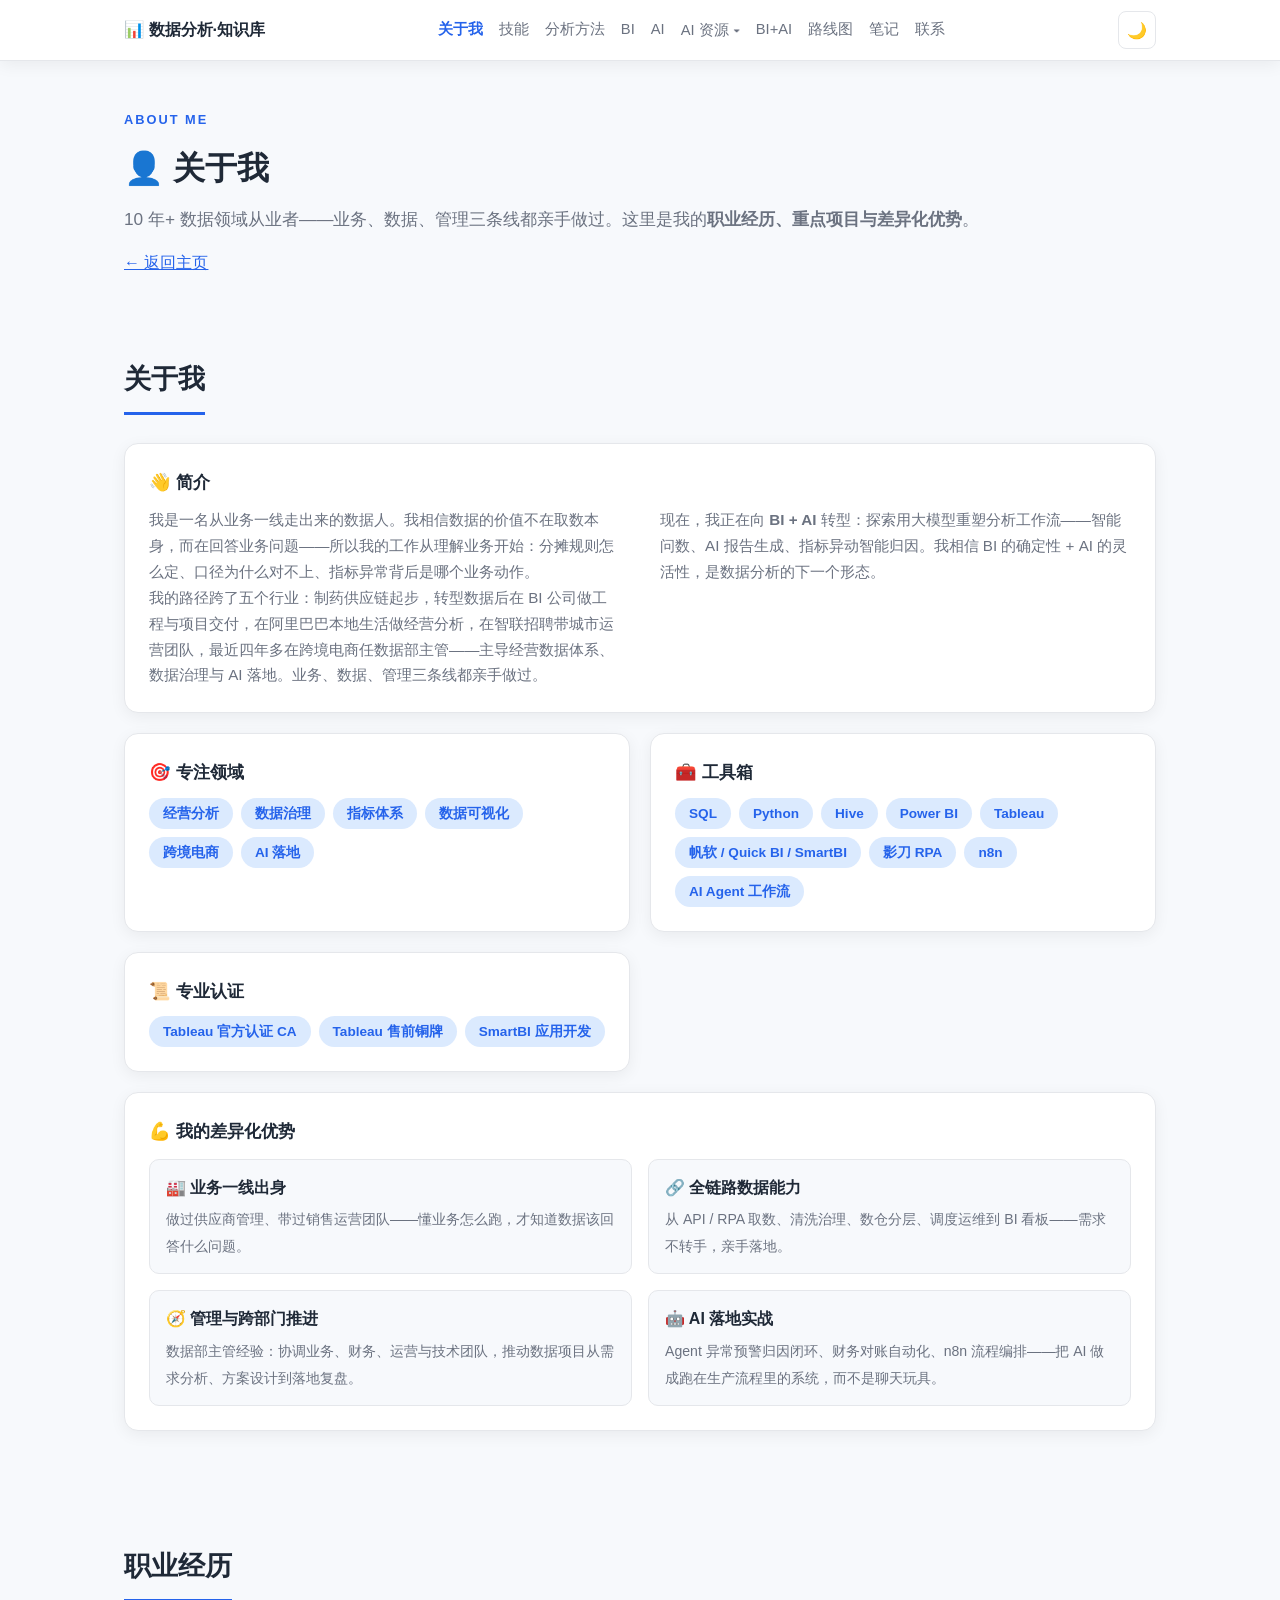
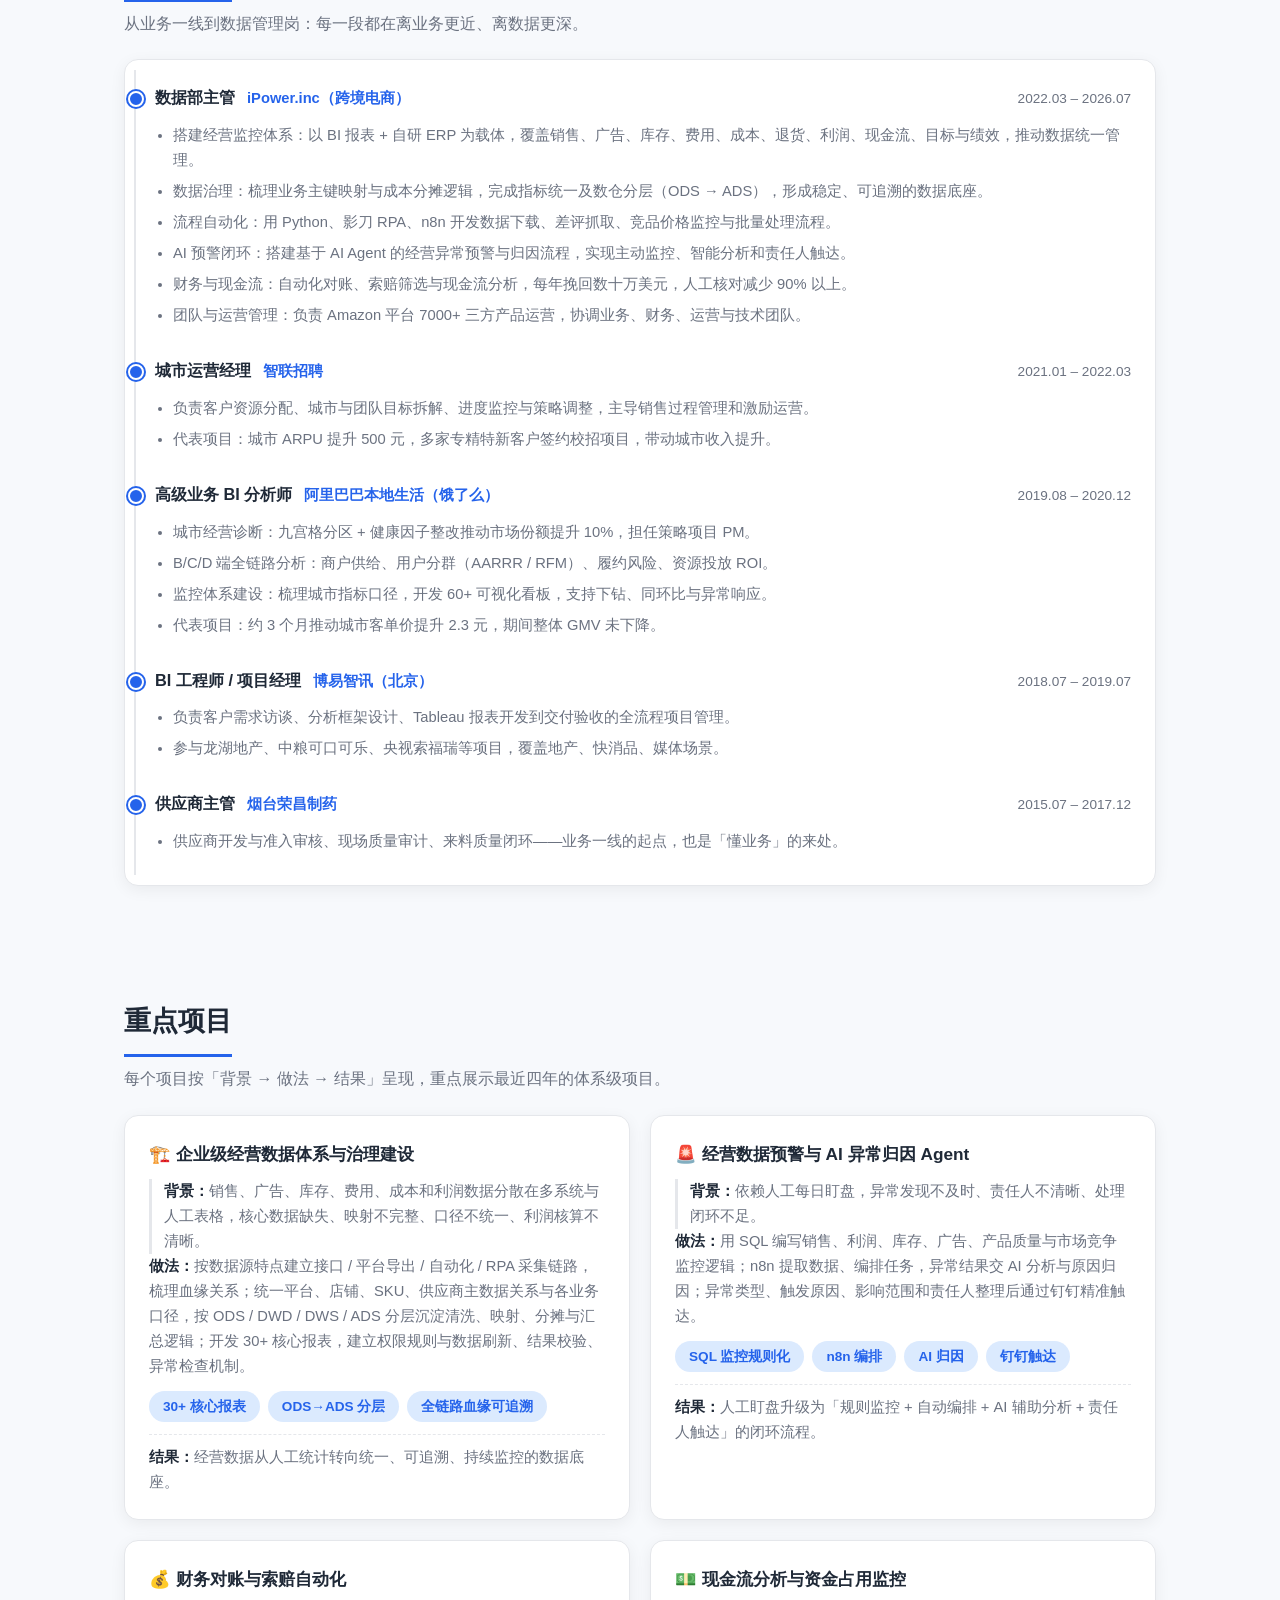
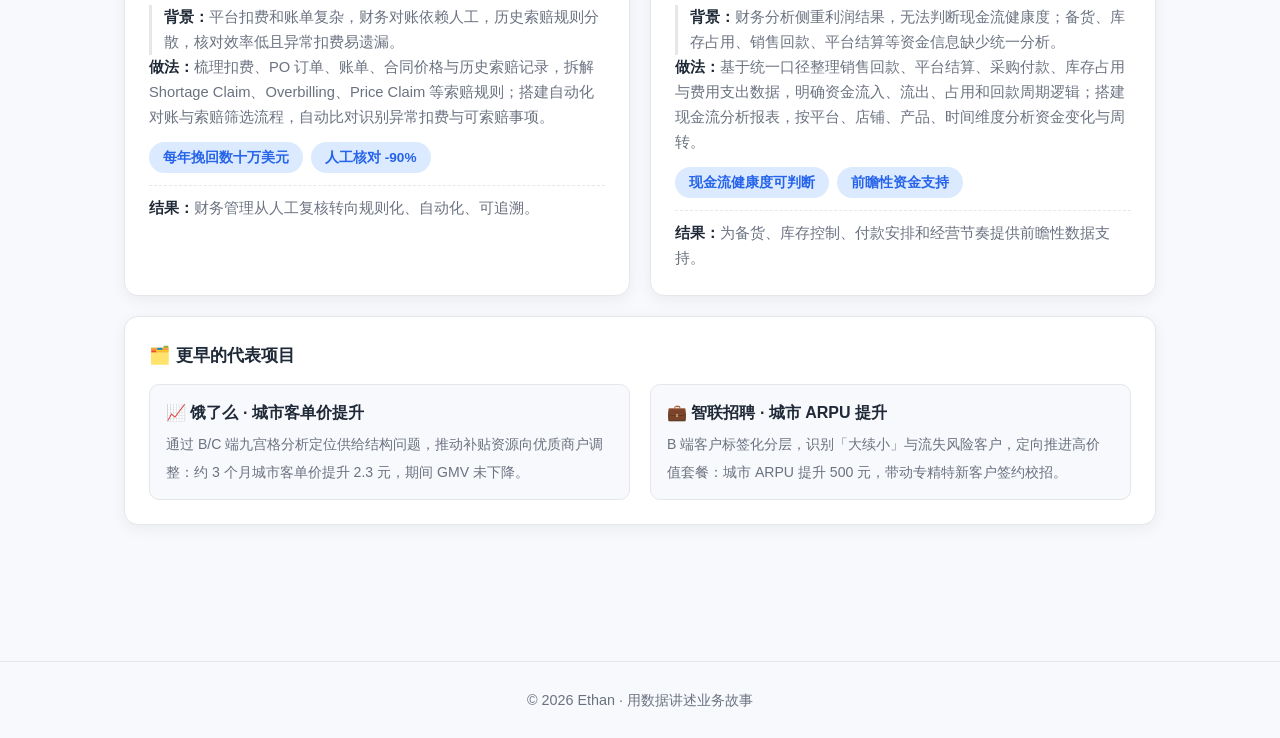
==== about.html @ e6bdd196 "简历内容迁出主页：新增关于我二级页面（简介/优势/职业经历/重点项目），导航三链接合一并修复二级页锚点前缀" ====
<!DOCTYPE html>
<html lang="zh-CN">
<head>
<meta charset="UTF-8">
<meta name="viewport" content="width=device-width, initial-scale=1.0">
<meta name="description" content="Ethan 的职业背景：10年+ 数据经验、五段行业经历、重点项目与差异化优势">
<title>关于我 · Ethan · 数据分析知识库</title>
<link rel="stylesheet" href="css/style.css">
<link rel="icon" href="data:image/svg+xml,<svg xmlns='http://www.w3.org/2000/svg' viewBox='0 0 100 100'><text y='.9em' font-size='90'>👤</text></svg>">
</head>
<body>

<header class="navbar">
  <div class="container nav-inner">
    <a class="logo" href="index.html">📊 <span>数据分析·知识库</span></a>
    <nav id="nav">
      <a href="about.html" style="color: var(--accent); font-weight: 600;">关于我</a>
      <a href="index.html#skills">技能</a>
      <a href="index.html#methods">分析方法</a>
      <a href="index.html#bi">BI</a>
      <a href="index.html#ai">AI</a>

    <div class="nav-drop">
      <button class="nav-drop-btn" type="button">AI 资源 ▾</button>
      <div class="nav-drop-menu">
        <a href="ai-basics.html">📚 AI 基础知识</a>
        <a href="toolbox.html">🧰 AI 工具箱</a>
        <a href="skills.html">🧩 Skill 收藏夹</a>
        <a href="agent-projects.html">🚀 Agent 项目</a>
      </div>
    </div>
      <a href="index.html#biai">BI+AI</a>
      <a href="index.html#roadmap">路线图</a>
      <a href="index.html#notes">笔记</a>
      <a href="index.html#contact">联系</a>
    </nav>
    <button class="theme-toggle" id="themeToggle" aria-label="切换主题">🌙</button>
    <button class="menu-btn" id="menuBtn" aria-label="菜单">☰</button>
  </div>
</header>

<section class="hero" style="padding: 48px 0 24px;">
  <div class="container">
    <p class="eyebrow">About Me</p>
    <h1 style="font-size: 2rem; margin: 10px 0;">👤 关于我</h1>
    <p class="lead">10 年+ 数据领域从业者——业务、数据、管理三条线都亲手做过。这里是我的<strong>职业经历、重点项目与差异化优势</strong>。</p>
    <p style="margin-top: 14px;"><a href="index.html" class="accent">← 返回主页</a></p>
  </div>
</section>

<main class="container" style="padding-bottom: 40px;">
  <!-- 关于我 -->
  <section id="about" class="section reveal">
    <h2 class="section-title">关于我</h2>
    <div class="about-grid">
      <div class="card about-intro">
        <h3>👋 简介</h3>
        <div class="about-intro-text">
          <p>我是一名从业务一线走出来的数据人。我相信数据的价值不在取数本身，而在回答业务问题——所以我的工作从理解业务开始：分摊规则怎么定、口径为什么对不上、指标异常背后是哪个业务动作。</p>
          <p>我的路径跨了五个行业：制药供应链起步，转型数据后在 BI 公司做工程与项目交付，在阿里巴巴本地生活做经营分析，在智联招聘带城市运营团队，最近四年多在跨境电商任数据部主管——主导经营数据体系、数据治理与 AI 落地。业务、数据、管理三条线都亲手做过。</p>
          <p>现在，我正在向 <strong>BI + AI</strong> 转型：探索用大模型重塑分析工作流——智能问数、AI 报告生成、指标异动智能归因。我相信 BI 的确定性 + AI 的灵活性，是数据分析的下一个形态。</p>
        </div>
      </div>
      <div class="card">
        <h3>🎯 专注领域</h3>
        <ul class="tag-list">
          <li>经营分析</li><li>数据治理</li><li>指标体系</li>
          <li>数据可视化</li><li>跨境电商</li><li>AI 落地</li>
        </ul>
      </div>
      <div class="card">
        <h3>🧰 工具箱</h3>
        <ul class="tag-list">
          <li>SQL</li><li>Python</li><li>Hive</li>
          <li>Power BI</li><li>Tableau</li><li>帆软 / Quick BI / SmartBI</li>
          <li>影刀 RPA</li><li>n8n</li><li>AI Agent 工作流</li>
        </ul>
      </div>
      <div class="card">
        <h3>📜 专业认证</h3>
        <ul class="tag-list">
          <li>Tableau 官方认证 CA</li><li>Tableau 售前铜牌</li><li>SmartBI 应用开发</li>
        </ul>
      </div>

      <div class="card about-intro">
        <h3>💪 我的差异化优势</h3>
        <div class="strength-grid">
          <div class="strength-item">
            <strong>🏭 业务一线出身</strong>
            <span>做过供应商管理、带过销售运营团队——懂业务怎么跑，才知道数据该回答什么问题。</span>
          </div>
          <div class="strength-item">
            <strong>🔗 全链路数据能力</strong>
            <span>从 API / RPA 取数、清洗治理、数仓分层、调度运维到 BI 看板——需求不转手，亲手落地。</span>
          </div>
          <div class="strength-item">
            <strong>🧭 管理与跨部门推进</strong>
            <span>数据部主管经验：协调业务、财务、运营与技术团队，推动数据项目从需求分析、方案设计到落地复盘。</span>
          </div>
          <div class="strength-item">
            <strong>🤖 AI 落地实战</strong>
            <span>Agent 异常预警归因闭环、财务对账自动化、n8n 流程编排——把 AI 做成跑在生产流程里的系统，而不是聊天玩具。</span>
          </div>
        </div>
      </div>
    </div>
  </section>

  <!-- 职业经历 -->
  <section id="experience" class="section reveal">
    <h2 class="section-title">职业经历</h2>
    <p class="section-desc">从业务一线到数据管理岗：每一段都在离业务更近、离数据更深。</p>
    <div class="card timeline">
      <div class="tl-item">
        <div class="tl-head">
          <strong class="tl-role">数据部主管</strong>
          <span class="tl-co">iPower.inc（跨境电商）</span>
          <span class="tl-time">2022.03 – 2026.07</span>
        </div>
        <ul>
          <li>搭建经营监控体系：以 BI 报表 + 自研 ERP 为载体，覆盖销售、广告、库存、费用、成本、退货、利润、现金流、目标与绩效，推动数据统一管理。</li>
          <li>数据治理：梳理业务主键映射与成本分摊逻辑，完成指标统一及数仓分层（ODS → ADS），形成稳定、可追溯的数据底座。</li>
          <li>流程自动化：用 Python、影刀 RPA、n8n 开发数据下载、差评抓取、竞品价格监控与批量处理流程。</li>
          <li>AI 预警闭环：搭建基于 AI Agent 的经营异常预警与归因流程，实现主动监控、智能分析和责任人触达。</li>
          <li>财务与现金流：自动化对账、索赔筛选与现金流分析，每年挽回数十万美元，人工核对减少 90% 以上。</li>
          <li>团队与运营管理：负责 Amazon 平台 7000+ 三方产品运营，协调业务、财务、运营与技术团队。</li>
        </ul>
      </div>
      <div class="tl-item">
        <div class="tl-head">
          <strong class="tl-role">城市运营经理</strong>
          <span class="tl-co">智联招聘</span>
          <span class="tl-time">2021.01 – 2022.03</span>
        </div>
        <ul>
          <li>负责客户资源分配、城市与团队目标拆解、进度监控与策略调整，主导销售过程管理和激励运营。</li>
          <li>代表项目：城市 ARPU 提升 500 元，多家专精特新客户签约校招项目，带动城市收入提升。</li>
        </ul>
      </div>
      <div class="tl-item">
        <div class="tl-head">
          <strong class="tl-role">高级业务 BI 分析师</strong>
          <span class="tl-co">阿里巴巴本地生活（饿了么）</span>
          <span class="tl-time">2019.08 – 2020.12</span>
        </div>
        <ul>
          <li>城市经营诊断：九宫格分区 + 健康因子整改推动市场份额提升 10%，担任策略项目 PM。</li>
          <li>B/C/D 端全链路分析：商户供给、用户分群（AARRR / RFM）、履约风险、资源投放 ROI。</li>
          <li>监控体系建设：梳理城市指标口径，开发 60+ 可视化看板，支持下钻、同环比与异常响应。</li>
          <li>代表项目：约 3 个月推动城市客单价提升 2.3 元，期间整体 GMV 未下降。</li>
        </ul>
      </div>
      <div class="tl-item">
        <div class="tl-head">
          <strong class="tl-role">BI 工程师 / 项目经理</strong>
          <span class="tl-co">博易智讯（北京）</span>
          <span class="tl-time">2018.07 – 2019.07</span>
        </div>
        <ul>
          <li>负责客户需求访谈、分析框架设计、Tableau 报表开发到交付验收的全流程项目管理。</li>
          <li>参与龙湖地产、中粮可口可乐、央视索福瑞等项目，覆盖地产、快消品、媒体场景。</li>
        </ul>
      </div>
      <div class="tl-item">
        <div class="tl-head">
          <strong class="tl-role">供应商主管</strong>
          <span class="tl-co">烟台荣昌制药</span>
          <span class="tl-time">2015.07 – 2017.12</span>
        </div>
        <ul>
          <li>供应商开发与准入审核、现场质量审计、来料质量闭环——业务一线的起点，也是「懂业务」的来处。</li>
        </ul>
      </div>
    </div>
  </section>

  <!-- 重点项目 -->
  <section id="projects" class="section reveal">
    <h2 class="section-title">重点项目</h2>
    <p class="section-desc">每个项目按「背景 → 做法 → 结果」呈现，重点展示最近四年的体系级项目。</p>
    <div class="proj-grid">
      <div class="card proj-card">
        <h3>🏗️ 企业级经营数据体系与治理建设</h3>
        <p class="proj-bg"><strong>背景：</strong>销售、广告、库存、费用、成本和利润数据分散在多系统与人工表格，核心数据缺失、映射不完整、口径不统一、利润核算不清晰。</p>
        <p><strong>做法：</strong>按数据源特点建立接口 / 平台导出 / 自动化 / RPA 采集链路，梳理血缘关系；统一平台、店铺、SKU、供应商主数据关系与各业务口径，按 ODS / DWD / DWS / ADS 分层沉淀清洗、映射、分摊与汇总逻辑；开发 30+ 核心报表，建立权限规则与数据刷新、结果校验、异常检查机制。</p>
        <div class="metric-row"><span class="metric">30+ 核心报表</span><span class="metric">ODS→ADS 分层</span><span class="metric">全链路血缘可追溯</span></div>
        <p class="proj-result"><strong>结果：</strong>经营数据从人工统计转向统一、可追溯、持续监控的数据底座。</p>
      </div>
      <div class="card proj-card">
        <h3>🚨 经营数据预警与 AI 异常归因 Agent</h3>
        <p class="proj-bg"><strong>背景：</strong>依赖人工每日盯盘，异常发现不及时、责任人不清晰、处理闭环不足。</p>
        <p><strong>做法：</strong>用 SQL 编写销售、利润、库存、广告、产品质量与市场竞争监控逻辑；n8n 提取数据、编排任务，异常结果交 AI 分析与原因归因；异常类型、触发原因、影响范围和责任人整理后通过钉钉精准触达。</p>
        <div class="metric-row"><span class="metric">SQL 监控规则化</span><span class="metric">n8n 编排</span><span class="metric">AI 归因</span><span class="metric">钉钉触达</span></div>
        <p class="proj-result"><strong>结果：</strong>人工盯盘升级为「规则监控 + 自动编排 + AI 辅助分析 + 责任人触达」的闭环流程。</p>
      </div>
      <div class="card proj-card">
        <h3>💰 财务对账与索赔自动化</h3>
        <p class="proj-bg"><strong>背景：</strong>平台扣费和账单复杂，财务对账依赖人工，历史索赔规则分散，核对效率低且异常扣费易遗漏。</p>
        <p><strong>做法：</strong>梳理扣费、PO 订单、账单、合同价格与历史索赔记录，拆解 Shortage Claim、Overbilling、Price Claim 等索赔规则；搭建自动化对账与索赔筛选流程，自动比对识别异常扣费与可索赔事项。</p>
        <div class="metric-row"><span class="metric">每年挽回数十万美元</span><span class="metric">人工核对 -90%</span></div>
        <p class="proj-result"><strong>结果：</strong>财务管理从人工复核转向规则化、自动化、可追溯。</p>
      </div>
      <div class="card proj-card">
        <h3>💵 现金流分析与资金占用监控</h3>
        <p class="proj-bg"><strong>背景：</strong>财务分析侧重利润结果，无法判断现金流健康度；备货、库存占用、销售回款、平台结算等资金信息缺少统一分析。</p>
        <p><strong>做法：</strong>基于统一口径整理销售回款、平台结算、采购付款、库存占用与费用支出数据，明确资金流入、流出、占用和回款周期逻辑；搭建现金流分析报表，按平台、店铺、产品、时间维度分析资金变化与周转。</p>
        <div class="metric-row"><span class="metric">现金流健康度可判断</span><span class="metric">前瞻性资金支持</span></div>
        <p class="proj-result"><strong>结果：</strong>为备货、库存控制、付款安排和经营节奏提供前瞻性数据支持。</p>
      </div>
    </div>
    <div class="card" style="margin-top: 20px;">
      <h3>🗂️ 更早的代表项目</h3>
      <div class="proj-grid" style="margin-top: 14px;">
        <div class="strength-item">
          <strong>📈 饿了么 · 城市客单价提升</strong>
          <span>通过 B/C 端九宫格分析定位供给结构问题，推动补贴资源向优质商户调整：约 3 个月城市客单价提升 2.3 元，期间 GMV 未下降。</span>
        </div>
        <div class="strength-item">
          <strong>💼 智联招聘 · 城市 ARPU 提升</strong>
          <span>B 端客户标签化分层，识别「大续小」与流失风险客户，定向推进高价值套餐：城市 ARPU 提升 500 元，带动专精特新客户签约校招。</span>
        </div>
      </div>
    </div>
  </section>
</main>

<footer>
  <div class="container">
    <p>© 2026 Ethan · 用数据讲述业务故事</p>
  </div>
</footer>

<script src="js/main.js"></script>
<script src="js/skills.js"></script>
</body>
</html>
---- css/style.css ----
:root {
  --bg: #f7f9fc;
  --card: #ffffff;
  --text: #1f2937;
  --muted: #6b7280;
  --accent: #2563eb;
  --accent-light: #dbeafe;
  --border: #e5e7eb;
  --shadow: 0 4px 16px rgba(0, 0, 0, .06);
  --radius: 14px;
}

[data-theme="dark"] {
  --bg: #0f172a;
  --card: #1e293b;
  --text: #e2e8f0;
  --muted: #94a3b8;
  --accent: #60a5fa;
  --accent-light: #1e3a5f;
  --border: #334155;
  --shadow: 0 4px 16px rgba(0, 0, 0, .3);
}

* { margin: 0; padding: 0; box-sizing: border-box; }

html { scroll-behavior: smooth; }

body {
  font-family: "Segoe UI", "PingFang SC", "Microsoft YaHei", sans-serif;
  background: var(--bg);
  color: var(--text);
  line-height: 1.7;
  transition: background .3s, color .3s;
}

.container { max-width: 1080px; margin: 0 auto; padding: 0 24px; }

/* Navbar */
.navbar {
  position: sticky; top: 0; z-index: 100;
  background: var(--card);
  border-bottom: 1px solid var(--border);
  box-shadow: var(--shadow);
}
.nav-inner { display: flex; align-items: center; justify-content: space-between; height: 60px; gap: 10px; }
.logo { font-weight: 700; text-decoration: none; color: var(--text); font-size: 1.02rem; white-space: nowrap; flex-shrink: 0; }
.logo .accent, .accent { color: var(--accent); }
nav {
  display: flex; flex-wrap: nowrap; justify-content: flex-end;
  align-items: center; min-width: 0;
}
nav a {
  color: var(--muted); text-decoration: none; margin: 0 8px; font-size: .92rem;
  white-space: nowrap; flex-shrink: 0;
}

/* 导航下拉菜单：AI 资源 */
.nav-drop { position: relative; display: flex; align-items: center; height: 60px; }
.nav-drop-btn {
  background: none; border: none; font-family: inherit; font-size: .92rem;
  color: var(--muted); cursor: pointer; margin: 0 8px; padding: 0; white-space: nowrap;
}
.nav-drop-btn:hover { color: var(--accent); }
.nav-drop-menu {
  display: none; position: absolute; top: 100%; right: 0;
  background: var(--card); border: 1px solid var(--border); border-radius: 12px;
  box-shadow: var(--shadow); padding: 8px; min-width: 190px; z-index: 300;
}
.nav-drop-menu a {
  display: block; margin: 0; padding: 9px 12px; border-radius: 8px;
  font-size: .9rem; white-space: nowrap; color: var(--text);
}
.nav-drop-menu a:hover { background: var(--accent-light); color: var(--accent); }
.nav-drop:hover .nav-drop-menu, .nav-drop.open .nav-drop-menu { display: block; }
nav a:hover { color: var(--accent); }
.theme-toggle, .menu-btn {
  background: none; border: 1px solid var(--border); border-radius: 8px;
  width: 38px; height: 38px; cursor: pointer; font-size: 1rem; color: var(--text);
}
.menu-btn { display: none; }

/* Hero */
.hero { padding: 72px 0 56px; }
.hero-inner { display: grid; grid-template-columns: 1.4fr 1fr; gap: 40px; align-items: center; }
.eyebrow { color: var(--accent); font-weight: 600; letter-spacing: 2px; text-transform: uppercase; font-size: .8rem; }
.hero h1 { font-size: 2.4rem; margin: 12px 0; }
.lead { color: var(--muted); font-size: 1.08rem; }
.hero-actions { margin-top: 26px; display: flex; gap: 14px; }
.btn {
  padding: 11px 26px; border-radius: 10px; text-decoration: none; font-weight: 600;
  transition: transform .15s, box-shadow .15s;
}
.btn:hover { transform: translateY(-2px); }
.btn-primary { background: var(--accent); color: #fff; }
.btn-ghost { border: 1.5px solid var(--accent); color: var(--accent); }
.hero-card {
  background: var(--card); border: 1px solid var(--border); border-radius: var(--radius);
  padding: 26px; box-shadow: var(--shadow);
}
.hero-card h3 { margin-bottom: 14px; }
.stat-list { list-style: none; }
.stat-list li { padding: 8px 0; color: var(--muted); border-bottom: 1px dashed var(--border); }
.stat-list span { color: var(--accent); font-weight: 700; font-size: 1.25rem; margin-right: 8px; }

/* Sections */
.section { padding: 56px 0; }
.section-title {
  font-size: 1.7rem; margin-bottom: 8px; padding-bottom: 10px;
  border-bottom: 3px solid var(--accent); display: inline-block;
}
.section-desc { color: var(--muted); margin-bottom: 22px; }

.card {
  background: var(--card); border: 1px solid var(--border);
  border-radius: var(--radius); padding: 24px; box-shadow: var(--shadow);
  transition: transform .2s;
}
.card:hover { transform: translateY(-3px); }
.card h3 { margin-bottom: 10px; font-size: 1.08rem; }
.card p, .card li { color: var(--muted); font-size: .95rem; }

/* About */
.about-grid { display: grid; grid-template-columns: repeat(2, 1fr); gap: 20px; margin-top: 20px; }
.about-intro { grid-column: 1 / -1; }
.about-intro-text { columns: 2; column-gap: 40px; }
.about-intro-text p { break-inside: avoid; }
.tag-list { list-style: none; display: flex; flex-wrap: wrap; gap: 8px; }
.tag-list li {
  background: var(--accent-light); color: var(--accent); border-radius: 999px;
  padding: 4px 14px; font-size: .85rem; font-weight: 600;
}

/* Skills: pipeline card */
.pipeline-card h3 { margin-bottom: 20px; }
.pipeline {
  display: flex; align-items: stretch; justify-content: space-between; gap: 10px;
}
.pipe-node {
  flex: 1; display: flex; flex-direction: column; align-items: center; gap: 6px;
  background: var(--bg); border: 1.5px solid var(--border); border-radius: var(--radius);
  padding: 20px 12px; cursor: pointer; font-family: inherit; color: var(--text);
  transition: transform .15s, border-color .15s, box-shadow .15s;
}
.pipe-node:hover {
  transform: translateY(-4px); border-color: var(--accent);
  box-shadow: 0 6px 18px rgba(37, 99, 235, .15);
}
.pipe-icon { font-size: 1.8rem; }
.pipe-name { font-weight: 700; font-size: 1rem; }
.pipe-sub { font-size: .78rem; color: var(--muted); }
.pipe-arrow { align-self: center; color: var(--accent); font-size: 1.2rem; flex-shrink: 0; }
.pipe-hint { margin-top: 18px; text-align: center; font-size: .85rem; color: var(--muted); }
.bi-standalone { margin-top: 20px; }
.bi-standalone > p { margin-bottom: 14px; }

/* Modal */
.modal { position: fixed; inset: 0; z-index: 200; display: flex; align-items: center; justify-content: center; }
.modal[hidden] { display: none; }
.modal-backdrop {
  position: absolute; inset: 0; background: rgba(15, 23, 42, .55); backdrop-filter: blur(3px);
}
.modal-box {
  position: relative; background: var(--card); border: 1px solid var(--border);
  border-radius: var(--radius); box-shadow: var(--shadow);
  width: min(560px, calc(100vw - 40px)); max-height: 80vh; overflow-y: auto;
  padding: 30px; animation: modalIn .22s ease;
}
@keyframes modalIn { from { opacity: 0; transform: translateY(16px); } to { opacity: 1; transform: none; } }
.modal-close {
  position: absolute; top: 14px; right: 14px; width: 32px; height: 32px;
  border: 1px solid var(--border); border-radius: 8px; background: none;
  cursor: pointer; color: var(--muted); font-size: .9rem;
}
.modal-close:hover { color: var(--accent); border-color: var(--accent); }
.modal-box h3 { font-size: 1.2rem; margin-bottom: 6px; }
.modal-goal { color: var(--accent); font-weight: 600; font-size: .92rem; margin-bottom: 16px; }
.detail-list { list-style: none; }
.detail-list li { padding: 12px 0; border-bottom: 1px dashed var(--border); }
.detail-list li:last-child { border-bottom: none; }
.detail-list strong { display: block; color: var(--text); font-size: .95rem; margin-bottom: 3px; }
.detail-list span { color: var(--muted); font-size: .88rem; }

@media (max-width: 700px) {
  .pipeline { flex-direction: column; }
  .pipe-node { flex-direction: row; justify-content: flex-start; text-align: left; padding: 14px 18px; }
  .pipe-node .pipe-sub { display: none; }
  .pipe-arrow { transform: rotate(90deg); }
}

/* Methods */
.methods-grid { display: grid; grid-template-columns: repeat(3, 1fr); gap: 20px; margin-top: 20px; }
.method-card { position: relative; padding-top: 30px; }
.method-no {
  position: absolute; top: 14px; right: 20px; font-size: 2rem; font-weight: 800;
  color: var(--accent-light); -webkit-text-stroke: 1px var(--accent);
}

/* BI */
.bi-card { margin-top: 20px; }
.bi-card ul { margin-left: 20px; }

/* AI */
.ai-grid { display: grid; grid-template-columns: repeat(2, 1fr); gap: 20px; margin-top: 20px; }

/* AI Skill 收藏夹 */
.skill-filter { display: flex; gap: 10px; flex-wrap: wrap; margin-top: 18px; }
.filter-btn {
  padding: 7px 20px; border-radius: 999px; cursor: pointer; font-size: .9rem;
  border: 1.5px solid var(--border); background: var(--card); color: var(--muted);
  font-family: inherit; transition: all .15s;
}
.filter-btn:hover { border-color: var(--accent); color: var(--accent); }
.filter-btn.active { background: var(--accent); border-color: var(--accent); color: #fff; }
.skill-block { margin-top: 14px; }
.skill-block > strong {
  display: block; font-size: .85rem; color: var(--accent);
  margin-bottom: 4px; letter-spacing: .5px;
}
.skill-block > p { font-size: .9rem; }
.skill-block a { word-break: break-all; }

/* AI 基础知识 */
.term-card { scroll-margin-top: 80px; }
.overview-card { grid-column: 1 / -1; }
.overview-card h3 { font-size: 1.25rem; }
.overview-flow {
  font-family: Consolas, "Courier New", monospace; font-size: .85rem; line-height: 1.8;
  background: var(--bg); border: 1px solid var(--border); border-radius: 10px;
  padding: 14px 16px; color: var(--muted); margin: 12px 0;
}
.overview-formula {
  color: var(--accent); font-weight: 700; font-size: 1.05rem;
  text-align: center; margin: 14px 0;
}
.term-en { font-size: .78rem; font-weight: 400; color: var(--muted); }
.term-oneline {
  color: var(--accent); font-weight: 600; font-size: .95rem;
  padding: 10px 14px; margin: 8px 0 10px;
  background: var(--accent-light); border-radius: 8px;
}
.term-detail { font-size: .92rem; }
.term-example {
  font-size: .88rem; color: var(--muted);
  border-top: 1px dashed var(--border); margin-top: 12px; padding-top: 10px;
}

/* Agent 项目 */
.project-list { display: grid; gap: 24px; margin-top: 10px; }
.project-card { padding: 30px; }
.project-status {
  font-size: .8rem; font-weight: 600; border: 1px solid;
  border-radius: 999px; padding: 2px 10px;
}
.project-name { font-size: 1.35rem; margin-bottom: 6px; }
.project-stages { display: grid; grid-template-columns: repeat(2, 1fr); gap: 10px; margin-top: 10px; }
.stage-item {
  display: flex; gap: 10px; align-items: flex-start;
  background: var(--bg); border: 1px solid var(--border); border-radius: 10px;
  padding: 10px 14px;
}
.stage-no {
  flex-shrink: 0; width: 22px; height: 22px; border-radius: 50%;
  background: var(--accent); color: #fff; font-size: .75rem; font-weight: 700;
  display: flex; align-items: center; justify-content: center; margin-top: 2px;
}
.stage-item strong { display: block; font-size: .9rem; color: var(--text); }
.stage-item span { font-size: .8rem; color: var(--muted); }
@media (max-width: 700px) {
  .project-stages { grid-template-columns: 1fr; }
}

/* 项目详情页：五层架构 */
.arch-stack { display: flex; flex-direction: column-reverse; gap: 10px; }
.arch-layer {
  border: 1.5px solid var(--border); border-left: 4px solid var(--accent);
  border-radius: 10px; padding: 12px 18px; background: var(--bg);
}
.arch-layer strong { display: block; margin-bottom: 2px; }
.arch-layer span { font-size: .88rem; color: var(--muted); }

/* 项目详情页：流程图 */
.flow { display: flex; flex-direction: column; align-items: center; padding: 10px 0; }
.flow-node {
  width: min(520px, 100%); text-align: center; font-weight: 700; font-size: .95rem;
  background: var(--bg); border: 1.5px solid var(--accent); border-radius: 12px;
  padding: 12px 16px;
}
.flow-node .flow-note { font-weight: 400; font-size: .8rem; color: var(--muted); margin-top: 3px; }
.flow-start, .flow-end { border-color: #16a34a; }
.flow-decision { border-style: dashed; }
.flow-arrow { color: var(--accent); font-size: 1.1rem; padding: 4px 0; }
.flow-branch-label { font-size: .85rem; color: var(--accent); font-weight: 600; margin: 6px 0; }
.flow-branch { display: grid; grid-template-columns: repeat(3, 1fr); gap: 12px; width: 100%; max-width: 860px; }
.flow-branch .flow-node { width: 100%; }
.flow-split { display: grid; grid-template-columns: 1fr 1fr; gap: 12px; width: 100%; max-width: 860px; }
.flow-pass, .flow-fail {
  font-size: .85rem; text-align: center; padding: 8px 12px; border-radius: 10px;
}
.flow-pass { color: #16a34a; border: 1px dashed #16a34a; }
.flow-fail { color: #dc2626; border: 1px dashed #dc2626; }

/* 项目详情页：双栏与章节 */
.two-col { display: grid; grid-template-columns: 1fr 1fr; gap: 20px; margin-top: 20px; }
.chapter-grid { display: grid; grid-template-columns: repeat(2, 1fr); gap: 14px; margin-top: 20px; }
.chapter-card { display: flex; gap: 12px; align-items: flex-start; padding: 16px 18px; }
.chapter-card:hover { transform: none; }
.chapter-no {
  flex-shrink: 0; width: 28px; height: 28px; border-radius: 8px;
  background: var(--accent-light); color: var(--accent);
  font-weight: 800; font-size: .85rem;
  display: flex; align-items: center; justify-content: center; margin-top: 2px;
}
.chapter-card strong { display: block; font-size: .92rem; margin-bottom: 2px; }
.chapter-card p { font-size: .84rem; }

@media (max-width: 800px) {
  .two-col, .chapter-grid, .flow-split { grid-template-columns: 1fr; }
  .flow-branch { grid-template-columns: 1fr; }
}
.prompt-box { position: relative; margin-top: 14px; }
.prompt-box pre {
  background: var(--bg); border: 1px solid var(--border); border-radius: 10px;
  padding: 14px; padding-bottom: 12px; margin: 0;
  font-size: .8rem; line-height: 1.6; color: var(--muted);
  white-space: pre-wrap; word-break: break-word;
  max-height: 220px; overflow-y: auto;
}
.copy-btn {
  position: absolute; top: 8px; right: 8px; z-index: 1;
  padding: 4px 12px; border-radius: 8px; cursor: pointer; font-size: .78rem;
  border: 1px solid var(--border); background: var(--card); color: var(--muted);
  font-family: inherit;
}
.copy-btn:hover { color: var(--accent); border-color: var(--accent); }

/* Notes */
.notes-list { display: grid; grid-template-columns: repeat(2, 1fr); gap: 20px; margin-top: 20px; }
.note-meta { font-size: .82rem; color: var(--muted); margin-bottom: 8px; display: flex; gap: 10px; }
.note-tag {
  background: var(--accent-light); color: var(--accent); padding: 2px 10px;
  border-radius: 99px; font-weight: 600;
}

/* Contact */
.contact-card { margin-top: 20px; }
.contact-list { list-style: none; margin-top: 10px; }
.contact-list li { padding: 6px 0; }

/* Roadmap */
.roadmap-grid { display: grid; grid-template-columns: repeat(3, 1fr); gap: 20px; margin-top: 20px; }

/* 职业经历时间线 */
.timeline { position: relative; padding-left: 30px; }
.timeline::before {
  content: ''; position: absolute; left: 9px; top: 10px; bottom: 10px;
  width: 2px; background: var(--border);
}
.tl-item { position: relative; padding-bottom: 26px; }
.tl-item:last-child { padding-bottom: 4px; }
.tl-item::before {
  content: ''; position: absolute; left: -27px; top: 7px;
  width: 12px; height: 12px; border-radius: 50%;
  background: var(--accent); border: 2px solid var(--card);
  box-shadow: 0 0 0 2px var(--accent);
}
.tl-head { display: flex; align-items: baseline; gap: 12px; flex-wrap: wrap; margin-bottom: 8px; }
.tl-role { font-size: 1.02rem; }
.tl-co { color: var(--accent); font-weight: 600; font-size: .92rem; }
.tl-time { color: var(--muted); font-size: .85rem; margin-left: auto; }
.tl-item ul { margin-left: 18px; }
.tl-item li { color: var(--muted); font-size: .92rem; padding: 3px 0; }

/* 重点项目 */
.proj-grid { display: grid; grid-template-columns: 1fr 1fr; gap: 20px; margin-top: 20px; }
.proj-card h3 { margin-bottom: 10px; }
.proj-bg { border-left: 3px solid var(--border); padding-left: 12px; }
.proj-card p { font-size: .92rem; }
.metric-row { display: flex; flex-wrap: wrap; gap: 8px; margin: 12px 0; }
.metric {
  background: var(--accent-light); color: var(--accent); font-weight: 700;
  font-size: .85rem; border-radius: 999px; padding: 4px 14px;
}
.proj-result { border-top: 1px dashed var(--border); padding-top: 10px; }
.proj-card strong { color: var(--text); }

/* 优势与项目小结条目 */
.strength-grid { display: grid; grid-template-columns: 1fr 1fr; gap: 16px; margin-top: 12px; }
.strength-item {
  background: var(--bg); border: 1px solid var(--border); border-radius: 10px;
  padding: 14px 16px;
}
.strength-item strong { display: block; margin-bottom: 4px; }
.strength-item span { font-size: .88rem; color: var(--muted); }

@media (max-width: 860px) {
  .proj-grid, .strength-grid { grid-template-columns: 1fr; }
  .tl-time { margin-left: 0; width: 100%; }
}.roadmap-head {
  font-weight: 700; font-size: 1rem; margin-bottom: 14px;
  padding-bottom: 10px; border-bottom: 2px solid var(--border);
}
.roadmap-head.done { color: #16a34a; border-color: #16a34a; }
.roadmap-head.learning { color: #ea580c; border-color: #ea580c; }
.roadmap-head.planned { color: var(--accent); border-color: var(--accent); }
.roadmap-col .tag-list li { background: var(--bg); color: var(--text); border: 1px solid var(--border); }

/* Footer */
footer {
  border-top: 1px solid var(--border); padding: 26px 0; margin-top: 40px;
  text-align: center; color: var(--muted); font-size: .9rem;
}

/* Reveal animation */
.reveal { opacity: 0; transform: translateY(24px); transition: opacity .6s, transform .6s; }
.reveal.visible { opacity: 1; transform: none; }

/* Responsive */
@media (max-width: 1100px) {
  .menu-btn { display: block; }
  #nav {
    display: none; position: absolute; top: 60px; left: 0; right: 0;
    background: var(--card); border-bottom: 1px solid var(--border);
    flex-direction: column; align-items: stretch; padding: 14px 24px; gap: 4px;
    overflow-y: auto; max-height: calc(100vh - 60px);
  }
  #nav.open { display: flex; }
  #nav > a { margin: 0; padding: 10px 4px; border-bottom: 1px dashed var(--border); font-size: .95rem; }
  #nav > a:last-of-type { border-bottom: none; }
  .nav-drop { display: block; height: auto; }
  .nav-drop-btn { width: 100%; text-align: left; margin: 0; padding: 10px 4px; border-bottom: 1px dashed var(--border); }
  .nav-drop:hover .nav-drop-menu { display: none; }
  .nav-drop.open .nav-drop-menu { display: block; }
  .nav-drop-menu { position: static; box-shadow: none; border: none; background: transparent; padding: 0 0 0 14px; min-width: 0; }
  .nav-drop-menu a { padding: 10px 4px; color: var(--muted); }
}
@media (max-width: 860px) {
  .hero-inner, .about-grid, .skills-grid, .methods-grid, .ai-grid, .roadmap-grid, .notes-list {
    grid-template-columns: 1fr;
  }
  .about-intro-text { columns: 1; }
  .hero h1 { font-size: 1.8rem; }
}
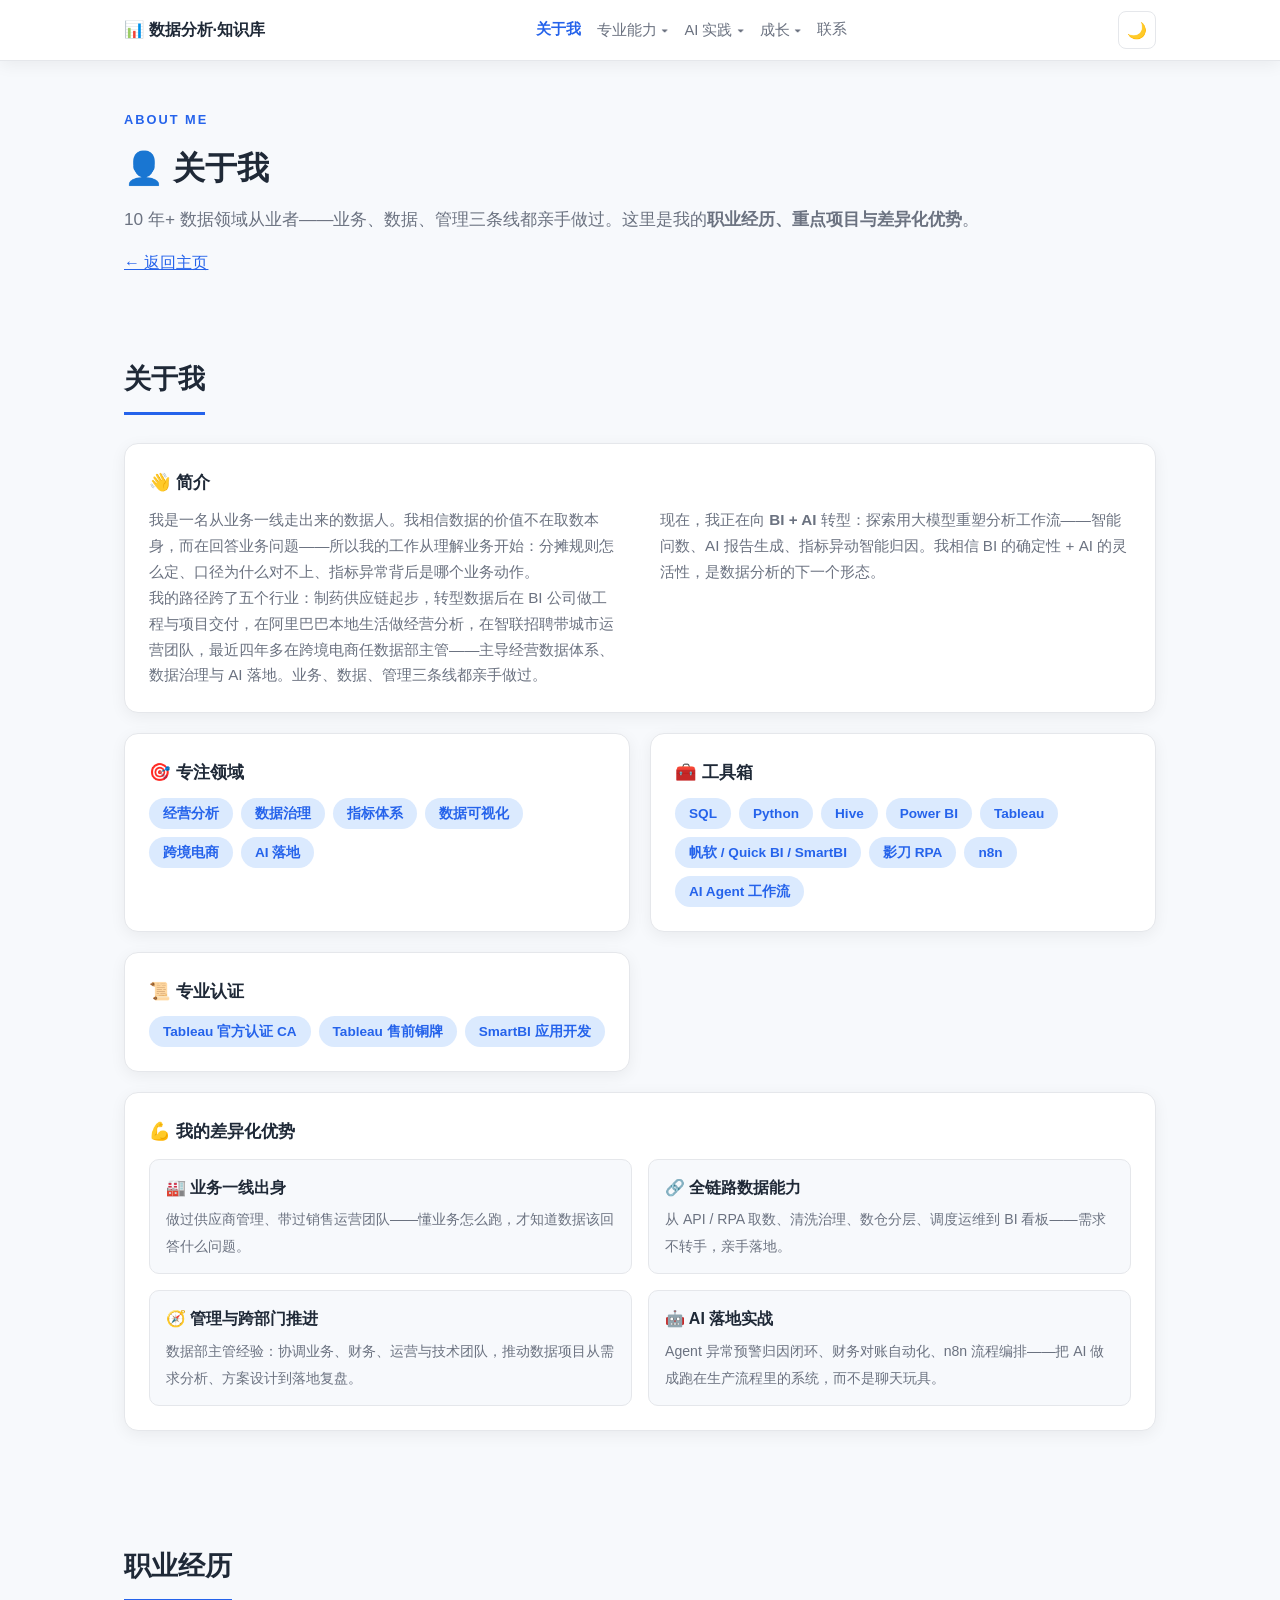
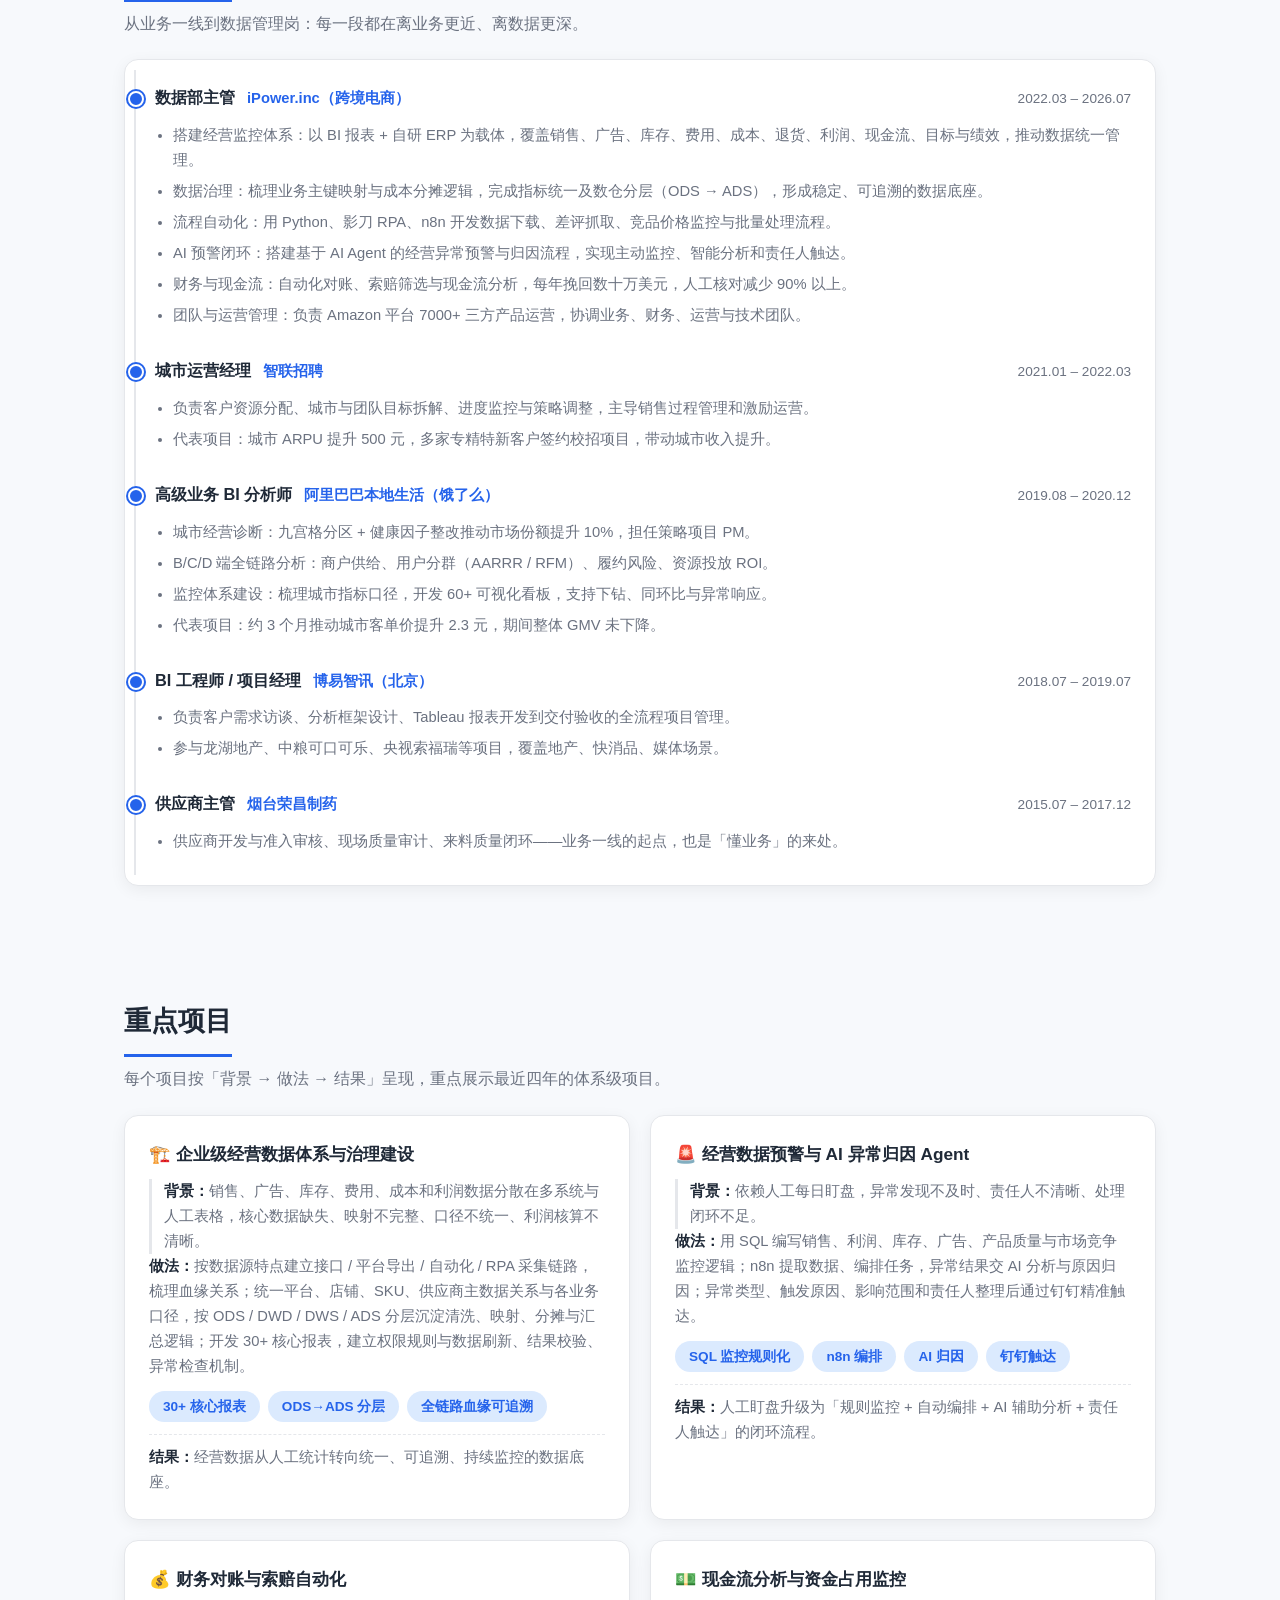
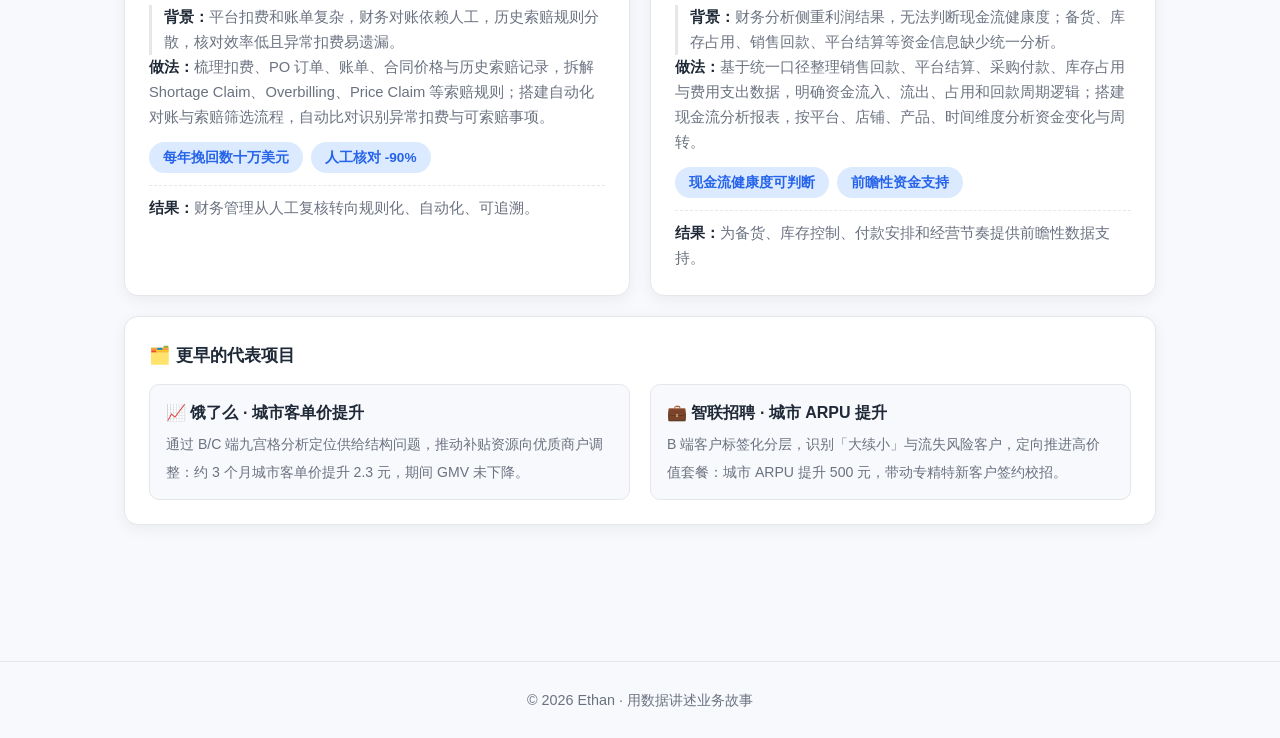
==== commit f7a7a88e: "主页门户化重构：内容板块下沉为 7 个二级页面，主页改为探索目录；导航重建为三个分组下拉（专业能力/AI 实践/成长）" ====
--- a/about.html
+++ b/about.html
@@ -13,25 +13,34 @@
 <header class="navbar">
   <div class="container nav-inner">
     <a class="logo" href="index.html">📊 <span>数据分析·知识库</span></a>
-    <nav id="nav">
+        <nav id="nav">
       <a href="about.html" style="color: var(--accent); font-weight: 600;">关于我</a>
-      <a href="index.html#skills">技能</a>
-      <a href="index.html#methods">分析方法</a>
-      <a href="index.html#bi">BI</a>
-      <a href="index.html#ai">AI</a>
-
     <div class="nav-drop">
-      <button class="nav-drop-btn" type="button">AI 资源 ▾</button>
+      <button class="nav-drop-btn" type="button">专业能力 ▾</button>
       <div class="nav-drop-menu">
+        <a href="pipeline.html">🔗 个人技能</a>
+        <a href="methods.html">📐 分析方法</a>
+        <a href="bi.html">📊 BI 与数据体系</a>
+      </div>
+    </div>
+    <div class="nav-drop">
+      <button class="nav-drop-btn" type="button">AI 实践 ▾</button>
+      <div class="nav-drop-menu">
+        <a href="ai.html">🤖 AI 能力</a>
+        <a href="biai.html">🎯 BI+AI 转型</a>
         <a href="ai-basics.html">📚 AI 基础知识</a>
         <a href="toolbox.html">🧰 AI 工具箱</a>
         <a href="skills.html">🧩 Skill 收藏夹</a>
         <a href="agent-projects.html">🚀 Agent 项目</a>
       </div>
     </div>
-      <a href="index.html#biai">BI+AI</a>
-      <a href="index.html#roadmap">路线图</a>
-      <a href="index.html#notes">笔记</a>
+    <div class="nav-drop">
+      <button class="nav-drop-btn" type="button">成长 ▾</button>
+      <div class="nav-drop-menu">
+        <a href="roadmap.html">🗺️ 能力路线图</a>
+        <a href="notes.html">📝 学习笔记</a>
+      </div>
+    </div>
       <a href="index.html#contact">联系</a>
     </nav>
     <button class="theme-toggle" id="themeToggle" aria-label="切换主题">🌙</button>
--- a/css/style.css
+++ b/css/style.css
@@ -391,6 +391,25 @@
 }
 .strength-item strong { display: block; margin-bottom: 4px; }
 .strength-item span { font-size: .88rem; color: var(--muted); }
+
+/* 主页探索目录 */
+.explore-grid { display: grid; grid-template-columns: repeat(3, 1fr); gap: 16px; margin-top: 20px; }
+.explore-card {
+  display: flex; flex-direction: column; gap: 4px; text-decoration: none;
+  padding: 20px 22px;
+}
+.explore-icon { font-size: 1.6rem; }
+.explore-title { color: var(--text); font-size: 1.02rem; }
+.explore-desc { color: var(--muted); font-size: .86rem; }
+.explore-card:hover { border-color: var(--accent); }
+.explore-card:hover .explore-title { color: var(--accent); }
+
+@media (max-width: 980px) {
+  .explore-grid { grid-template-columns: 1fr 1fr; }
+}
+@media (max-width: 640px) {
+  .explore-grid { grid-template-columns: 1fr; }
+}
 
 @media (max-width: 860px) {
   .proj-grid, .strength-grid { grid-template-columns: 1fr; }
